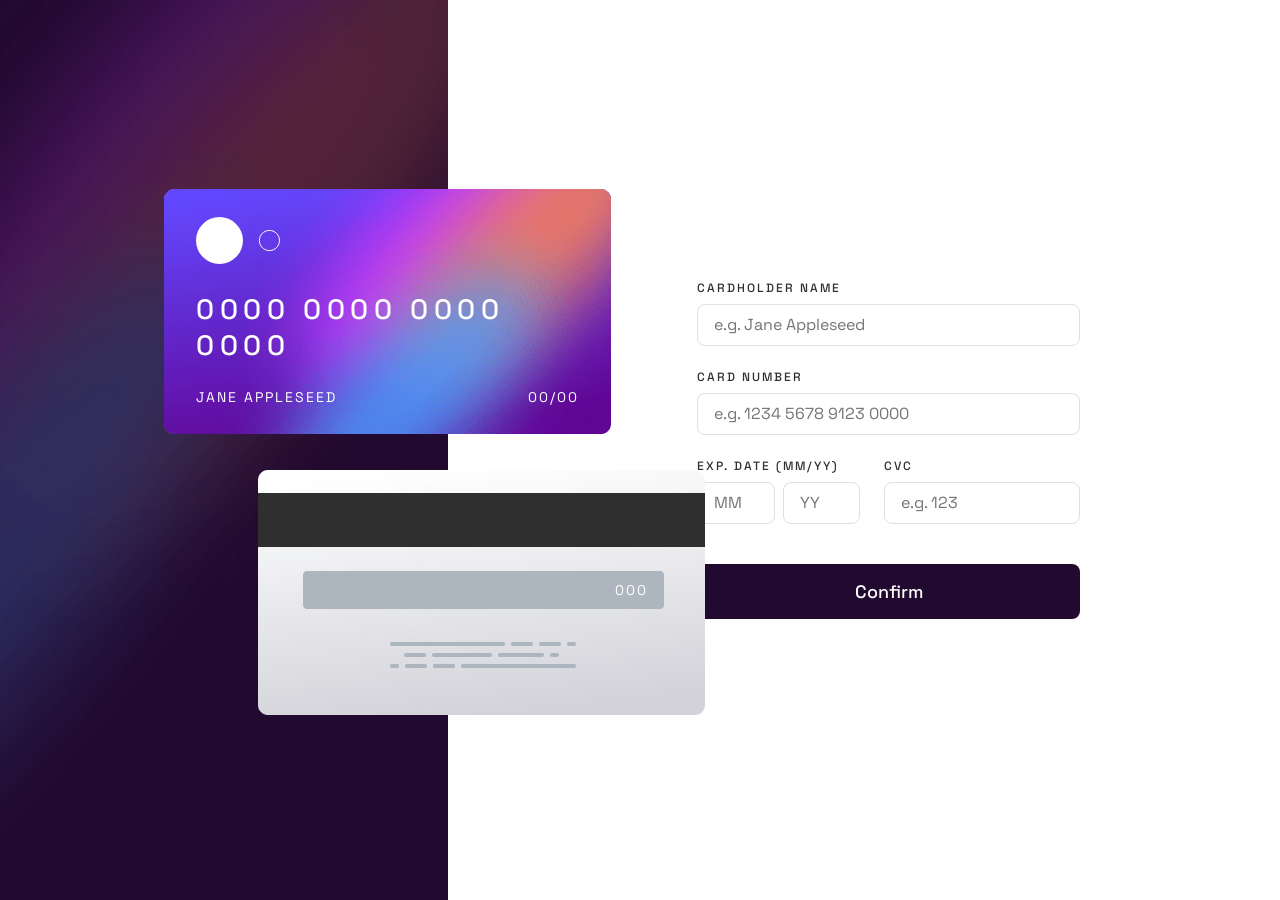
==== interactive-card-details-form-main/index.html @ e0f6d755 "feat: done card desktop ui" ====
<!DOCTYPE html>
<html lang="en">
<head>
  <meta charset="UTF-8">
  <meta name="viewport" content="width=device-width, initial-scale=1.0"> <!-- displays site properly based on user's device -->

  <link rel="icon" type="image/png" sizes="32x32" href="./images/favicon-32x32.png">
  <link rel="preconnect" href="https://fonts.googleapis.com">
  <link rel="preconnect" href="https://fonts.gstatic.com" crossorigin>
  <link rel="stylesheet" href="./src/styles/style.css">
  <link href="https://fonts.googleapis.com/css2?family=Epilogue:ital,wght@0,100..900;1,100..900&family=Inter:ital,opsz,wght@0,14..32,100..900;1,14..32,100..900&family=Kumbh+Sans:wght,YOPQ@100..900,300&family=Overpass:ital,wght@0,100..900;1,100..900&family=Poppins:ital,wght@0,100;0,200;0,300;0,400;0,500;0,600;0,700;0,800;0,900;1,100;1,200;1,300;1,400;1,500;1,600;1,700;1,800;1,900&family=Quicksand:wght@300..700&family=Space+Grotesk:wght@300..700&display=swap" rel="stylesheet">
  <title>Frontend Mentor | Interactive card details form</title>
</head>
<body class="page">
<section class="preview-section">
  <div class="cards-wrapper">
    <div class="card card-front">
      <img src="images/bg-card-front.png" alt="card-front"/>
      <div class="card-front__body">
        <div class="card-front__image">
          <img src="images/card-logo.svg" alt="card-logo"/>
        </div>

        <div class="card-front__content">
          <p class="card-front__code">
            0000 0000 0000 0000
          </p>
          <div class="card-front__description">
            <div class="card-name">
              Jane Appleseed
            </div>
            <div class="card-point">
              00/00
            </div>
          </div>
        </div>

      </div>

    </div>
    <div class="card card-back">
      <img src="images/bg-card-back.png" alt="card-back"/>
      <p class="card-back__code">000</p>

    </div>
  </div>
</section>

<section class="form-section">
  <form method="post" class="card-form">
    <div class="form-group">
      <label for="cardholder-name">Cardholder Name</label>
      <input id="cardholder-name" required autocomplete="cc-name" aria-describedby="name-error" name="name" type="text" placeholder="e.g. Jane Appleseed"/>
    </div>
    <div class="form-group">
      <label for="card-number">Card Number</label>
      <input id="card-number" required autocomplete="cc-number" aria-describedby="card-number-error" name="card-number" type="number" placeholder="e.g. 1234 5678 9123 0000"/>
    </div>
    <div class="form-row">
      <fieldset class="exp-group">
        <legend >Exp. Date (MM/YY)</legend>
        <div class="exp-group__input">
          <div>
            <label for="exp-month" class="sr-only">
              Expiration month
            </label>
            <input id="exp-month" required autocomplete="cc-exp-month" aria-describedby="month-number-error" name="month-number" type="text" inputmode="numeric" maxlength="2" placeholder="MM"/>
          </div>

          <div>
            <label for="exp-year" class="sr-only">
              Expiration year
            </label>
            <input id="exp-year" required autocomplete="cc-exp-year" aria-describedby="year-number-error" name="year-number" type="text" inputmode="numeric" maxlength="2" placeholder="YY"/>
          </div>
        </div>
      </fieldset>
      <div class="cvc-group">
        <label for="cvc-number">CVC</label>
        <input id="cvc-number" required autocomplete="cc-csc" aria-describedby="cvc-number-error" name="cvc-number" type="text" inputmode="numeric" pattern="[0-9]*" placeholder="e.g. 123"/>
      </div>
    </div>
    <button type="submit" class="card-form__confirm">Confirm</button>
  </form>
</section>

</body>
</html>
---- interactive-card-details-form-main/src/styles/style.css ----
@import "./tokens/colors.css";
@import "./tokens/spacing.css";
@import "./tokens/typography.css";

@import "./base/reset.css";
@import "./base/globals.css";
@import "./base/layout.css";

@import "../components/card-form/card-form.css";
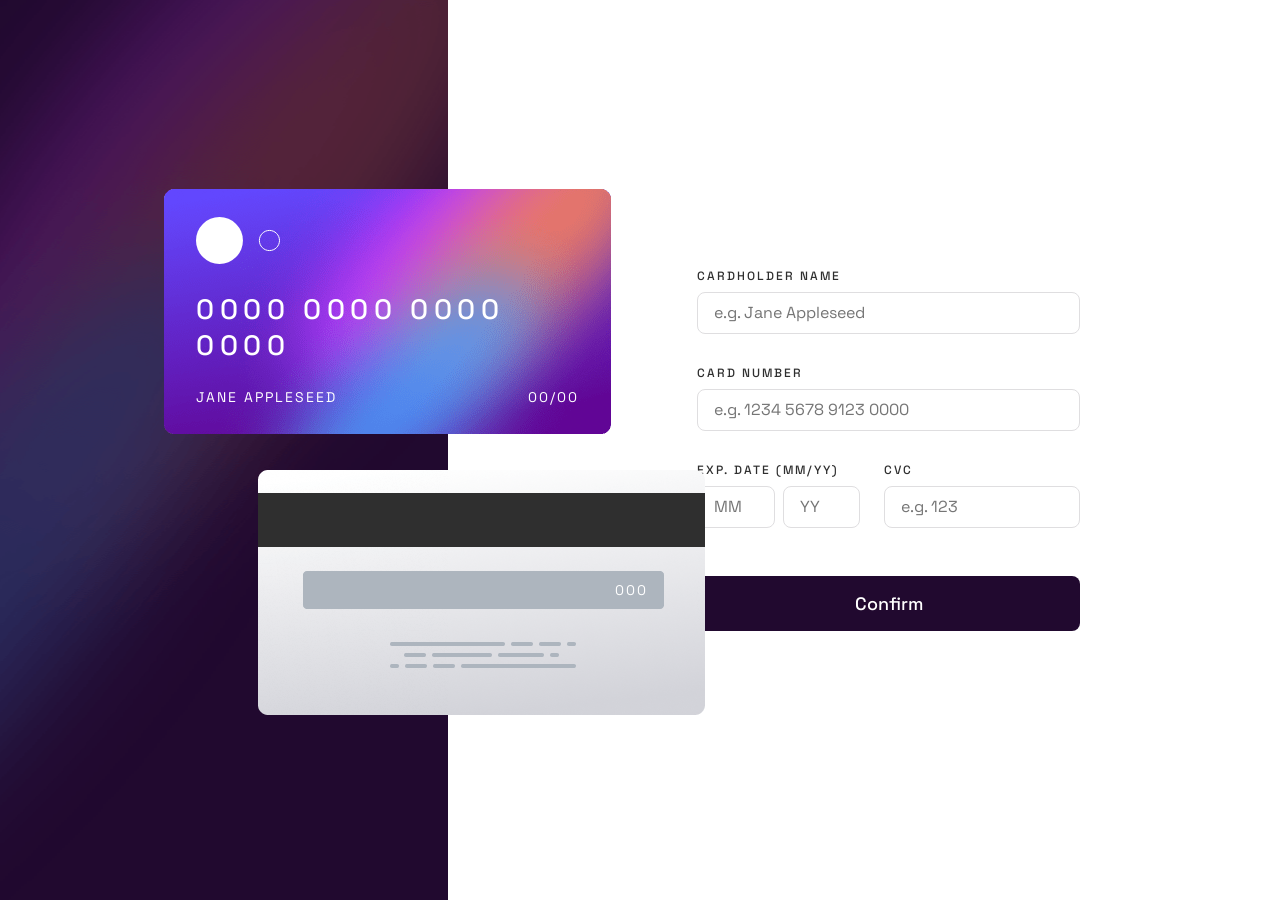
==== commit d77e64ce: "feat: done handle card form and update value realtime" ====
--- a/interactive-card-details-form-main/index.html
+++ b/interactive-card-details-form-main/index.html
@@ -26,10 +26,10 @@
             0000 0000 0000 0000
           </p>
           <div class="card-front__description">
-            <div class="card-name">
+            <div class="card-front__name">
               Jane Appleseed
             </div>
-            <div class="card-point">
+            <div class="card-front__point">
               00/00
             </div>
           </div>
@@ -47,42 +47,47 @@
 </section>
 
 <section class="form-section">
-  <form method="post" class="card-form">
+  <form novalidate method="post" class="card-form">
     <div class="form-group">
       <label for="cardholder-name">Cardholder Name</label>
       <input id="cardholder-name" required autocomplete="cc-name" aria-describedby="name-error" name="name" type="text" placeholder="e.g. Jane Appleseed"/>
+      <p id="name-error" class="error-message"></p>
     </div>
     <div class="form-group">
       <label for="card-number">Card Number</label>
-      <input id="card-number" required autocomplete="cc-number" aria-describedby="card-number-error" name="card-number" type="number" placeholder="e.g. 1234 5678 9123 0000"/>
+      <input id="card-number" required autocomplete="cc-number" aria-describedby="card-number-error" name="card-number" type="text" inputmode="numeric" maxlength="19" placeholder="e.g. 1234 5678 9123 0000"/>
+      <p id="card-number-error" class="error-message"></p>
     </div>
     <div class="form-row">
       <fieldset class="exp-group">
         <legend >Exp. Date (MM/YY)</legend>
         <div class="exp-group__input">
-          <div>
+          <div class="exp-group-month">
             <label for="exp-month" class="sr-only">
               Expiration month
             </label>
             <input id="exp-month" required autocomplete="cc-exp-month" aria-describedby="month-number-error" name="month-number" type="text" inputmode="numeric" maxlength="2" placeholder="MM"/>
+            <p id="month-number-error" class="error-message"></p>
           </div>
 
-          <div>
+          <div class="exp-group-year">
             <label for="exp-year" class="sr-only">
               Expiration year
             </label>
             <input id="exp-year" required autocomplete="cc-exp-year" aria-describedby="year-number-error" name="year-number" type="text" inputmode="numeric" maxlength="2" placeholder="YY"/>
+            <p id="year-number-error" class="error-message"></p>
           </div>
         </div>
       </fieldset>
       <div class="cvc-group">
         <label for="cvc-number">CVC</label>
-        <input id="cvc-number" required autocomplete="cc-csc" aria-describedby="cvc-number-error" name="cvc-number" type="text" inputmode="numeric" pattern="[0-9]*" placeholder="e.g. 123"/>
+        <input id="cvc-number" required autocomplete="cc-csc" aria-describedby="cvc-number-error" name="cvc-number" type="text" inputmode="numeric" maxlength="3" placeholder="e.g. 123"/>
+        <p id="cvc-number-error" class="error-message"></p>
       </div>
     </div>
     <button type="submit" class="card-form__confirm">Confirm</button>
   </form>
 </section>
-
+<script type="module" src="./src/components/card-form/card-form.js"></script>
 </body>
 </html>
